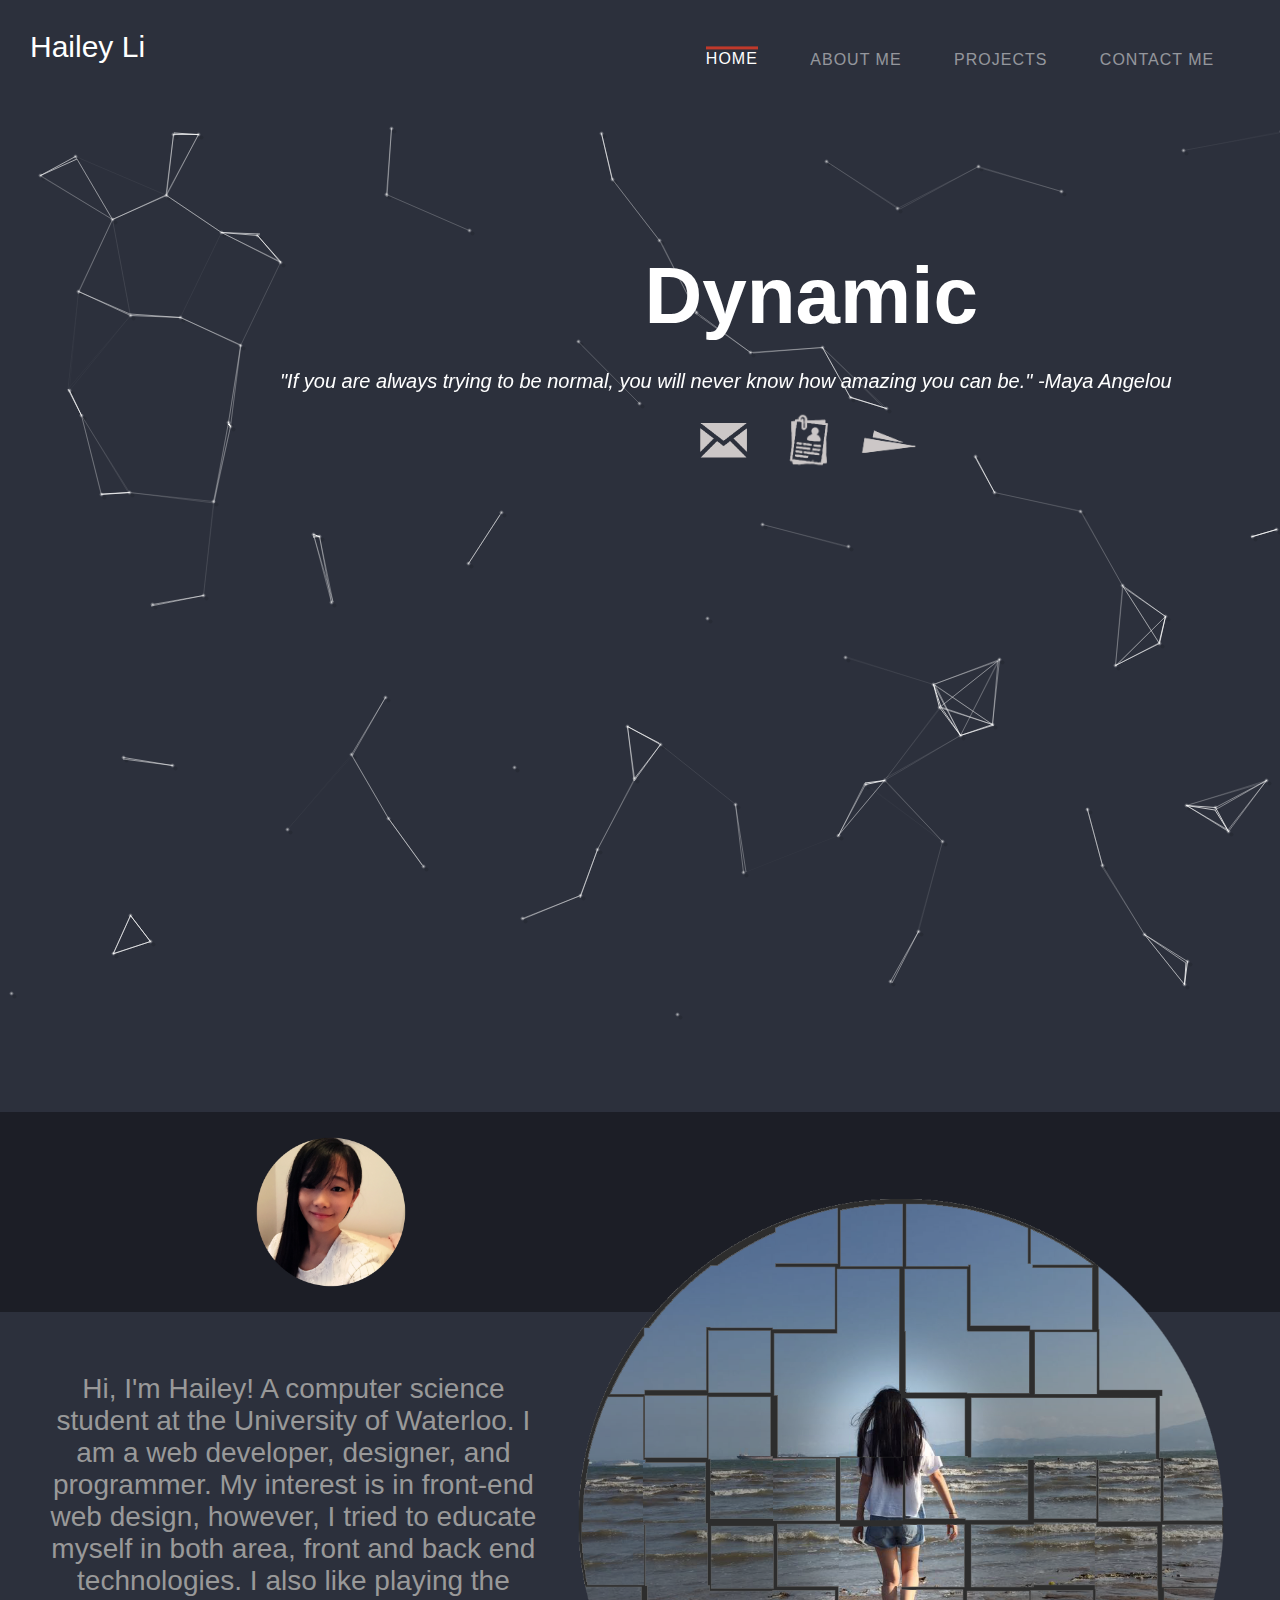
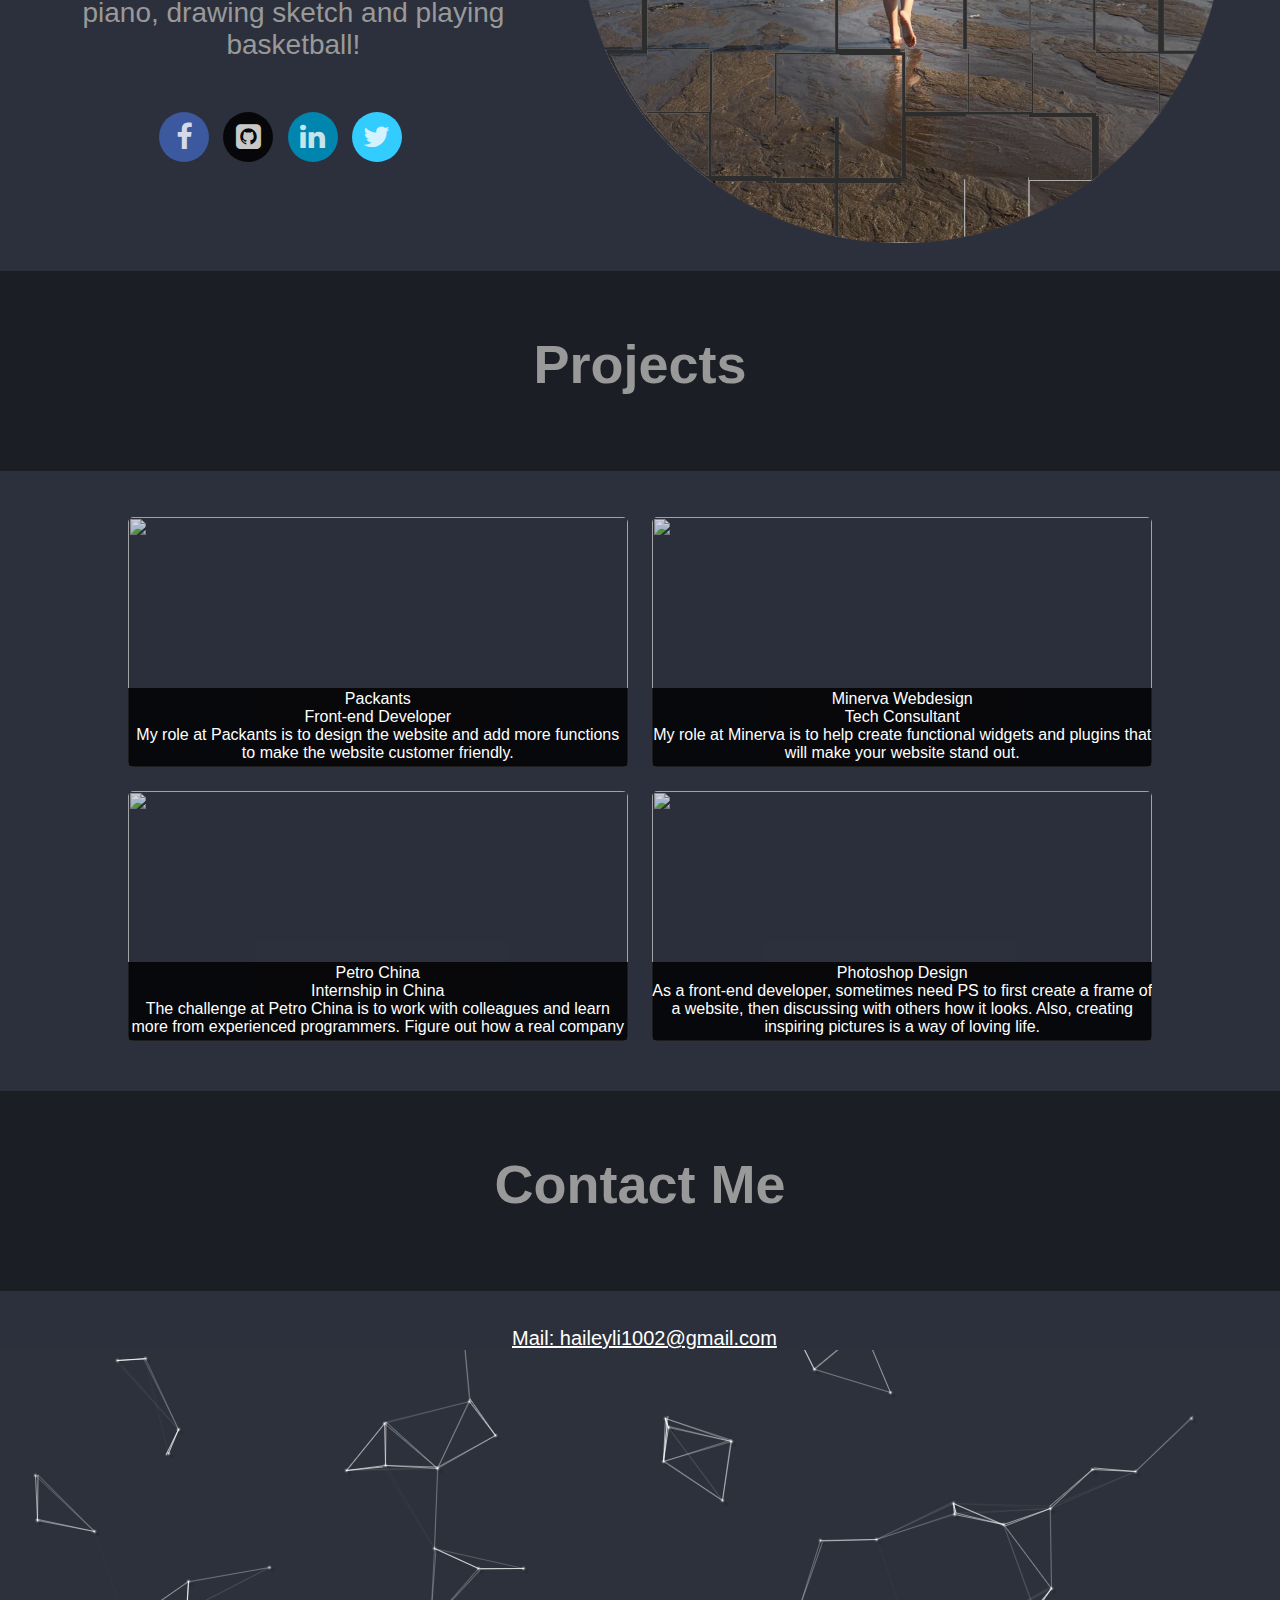
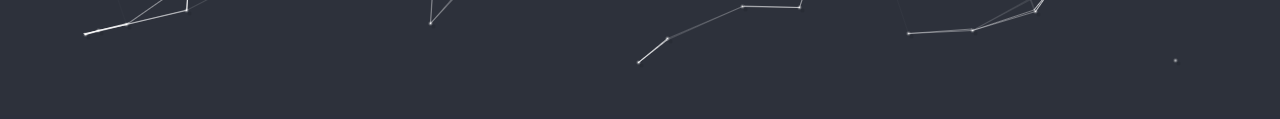
==== index.html @ 400c69ac "Rename home.html to index.html" ====
<!DOCTYPE html>
<html lang="en">
  <head>
    <meta charset="utf-8">
    <meta name="description" content="A computer science student">
    <meta name="author" content="Hailey Li">

    <title>Hailey Li</title>

    <link href="css/cover.css" rel="stylesheet">
    <script src="js/prefixfree.min.js"></script>
    <link rel='stylesheet prefetch' href='http:////netdna.bootstrapcdn.com/font-awesome/4.0.3/css/font-awesome.css'>
  </head>

  <body>

<!-- header -->

<div class="inner">
<a class="masthead">Hailey Li</a>
  <nav>
  <ul class="snip1143">
  <li class="current"><a href="#" data-hover="Home">Home</a></li>
  <li><a href="#abouthaileysection" data-hover="AboutMe">About Me</a></li>
  <li><a href="#projects" data-hover="Projects">Projects</a></li>
  <li><a href="#contact" data-hover="ContactMe">Contact Me</a></li>
  </ul>
  </nav>
  </div>



<!-- background -->

  <canvas id="derp"></canvas>
 <script src="js/index.js"></script>

<!-- Home Page -->

<div class="inner cover">
  <div id="home">
    <a id="home" class="cover-heading"> Dynamic </a>
    <p class="quote"><i>"If you are always trying to be normal, you will never know how amazing you can be." -Maya Angelou</i></p>
  </div>

  <div id="envelope">
    <a id="email-me" href="mailto:haileyli1002@gmail.com" target="_blank">
  <img class="emailicon" src="resource/emailicon.png"  >
  </a>
</div>

<div id="resume">
  <a id="myresume"  href="resume.pdf" target="_blank">
    <img class="myresume" src="resource/cvicon.png" title="My Resume"></span>
  </a>
</div>

<div id="work">
  <a id="mywork" href="http://Packants.com/" target="_blank">
  <img class="packants" src="resource/packantsicon.png" title="Web Design Work">
  </a>
</div>
</div>

<a id="abouthaileysection"></a>
<!-- About Me -->

<div id="wrap">
    <div id="first">
<img src="resource/beach3.png" class="profilepic1">
</div>
</div>


<div id="second">
<img class="profilepic2" src="resource/selfie.png">
<h1 class="introduction"> <br><br>  </h1>
   <h2 class="content"> <br>Hi, I'm Hailey! A computer science student at the University of Waterloo. I
     am a web developer, designer, and programmer. My interest is in front-end web design, however,
     I tried to educate myself in both area, front and back end technologies. I also like playing the
     piano, drawing sketch and playing basketball!
</div>

<div class="wrapper">
  <ul class="social-icons icon-circle list-unstyled list-inline">
    <li> <a href="https://www.facebook.com/xiwen.li.10"><i class="fa fa-facebook"></i></a></li>
    <li> <a href="https://github.com/HaileyLi"><i class="fa fa-github-square"></i></a></li>
    <li> <a href="https://www.linkedin.com/in/hailey-li-22375b118?trk=hp-identity-photo"><i class="fa fa-linkedin"></i></a></li>
    <li> <a href="https://twitter.com/Haileylxw"><i class="fa fa-twitter"></i></a></li>
  </ul>
</div>


<!-- my projects -->

<div>
  <h1 class="projects"> <br>Projects </h1>
</div>

<a id="projects"></a>

<div id="thumbnails">
  <a href="http://packants.com"><figure class="thumbnail">
    <img src="http://www.derekfei.com/resources/img/logo-color.png" />
    <figcaption href="http://packants.com">Packants<br>Front-end Developer<br>
      My role at Packants is to design the website and add more functions to make the website customer friendly. </figcaption>
  </figure></a>

	<a href="http://minervawebdesigns.ca/web-developer/"><figure class="thumbnail">
	  <img src="https://github.com/amytx/amysite/blob/gh-pages/websitefolder/Screen%20Shot%202016-01-10%20at%209.09.43%20PM.png?raw=true">
	  <figcaption href="http://minervawebdesigns.ca/web-developer/">Minerva Webdesign<br> Tech Consultant <br>
      My role at Minerva is to help create functional widgets and plugins that will make your website stand out. </figcaption>
	</figure></a>

	<a href="#"><figure class="thumbnail">
	  <img src="http://www.innocean.com/upload/20150313132654406.jpg" />
	  <figcaption href="#">Petro China<br>Internship in China<br>
    The challenge at Petro China is to work with colleagues and learn more from experienced programmers.
    Figure out how a real company runs.</figcaption>
	</figure></a>


  <a href="https://drive.google.com/drive/folders/0B1jjl3NiKLk_VjB2R0t2VFNLZ1E"><figure class="thumbnail">
    <img src="http://customtricks.com/wp-content/uploads/2014/11/free-photoshop-logo-themes1.png" />
    <figcaption href="https://drive.google.com/drive/folders/0B1jjl3NiKLk_VjB2R0t2VFNLZ1E">Photoshop Design<br>
    As a front-end developer, sometimes need PS to first create a frame of a website, then discussing with others
  how it looks. Also, creating inspiring pictures is a way of loving life.</figcaption>
  </figure></a>
</div>

<!-- contact me -->
  <section id="contact">

    <div>
      <h1 class="contact"> <br>Contact Me</h1>
    </div>

    <div>
      <a href="mailto:haileyli1002@gmail.com" class="emailme"> Mail: haileyli1002@gmail.com </a>
    </div>
</section>

<div>
<img src="resource/footer.png">
</div>




  </body>
</html>
---- css/cover.css ----
/*
 * Globals
 */
 
 body {
	background: #2C303C;
	font-family: 'Source Sans Pro', sans-serif;
	font-size: 100%;
	margin: 0;
	padding: 0;
}

h2 {
	text-align: center;
	color: #999; 
	margin: 0;
	padding: 5px;
	font-size: 1.8em;
	margin-bottom: 30px;
} 

.inner {
  padding: 30px;
}

a,
a:focus,
a:hover {
  color: #fff;
}

.cover-heading {
position:absolute; 
top:250px;
margin-left: 48%;
text-align:center;
color: white; 
font-family: 'Source Sans Pro', sans-serif;
font-weight: 700; 
font-size: 80px;
}

.masthead {
text-align: 10px;
float: left;
color: white;
font-family:'Source Sans Pro', sans-serif;
font-weight:500;
font-size: 30px;
}

.quote{
position:absolute; 
top:350px;
margin-left: 250px;
color: white; 
font-size: 20px;
}

.oflist {
font-family: 'Source Sans Pro', sans-serif;
}

.emailicon {
position:absolute;
top:400px;
margin-left:51%; 
width:80px; 
display:block;
}

.myresume {
position:absolute;
top:410px; 
margin-left:58.5%; 
width:60px;  
display:block;
}

.packants {
position:absolute; 
top:400px;
margin-left:64%;
width:80px;
display:block;
}

.profilepic1 {
position:absolute;
margin-left:45%;
margin-top: 0;
width:650px;
display:block;
}

.profilepic2 {
position:absolute;
margin-left:20%;
width:150px;
display:block;
}

h1.introduction {
font-family: 'Source Sans Pro', sans-serif;
font-size: 36px;
margin-left: 0;
text-align: center;
font-weight: 700;
height: 200px;
color: #999;
background: rgba(0, 0, 0, 0.36);
}

h1.projects {
font-family: 'Source Sans Pro', sans-serif;
font-size: 54px;
margin-left: 0;
text-align: center;
font-weight: 700;
width: 100%;
margin-top: 16%;
height: 200px;
color: #999;
background: rgba(0, 0, 0, 0.36);
}

.contact {
font-family: 'Source Sans Pro', sans-serif;
font-size: 54px;
margin-left: 0;
text-align: center;
font-weight: 700;
width: 100%;
height: 200px;
color: #999;
background: rgba(0, 0, 0, 0.36);
}

.content {
margin-left: 3%;
display: block;
width: 500px;
font-family: 'Source Sans Pro', sans-serif;
font-weight: 300;
font-size: 28px;
}

.twitter {
position:absolute;
display:block;
width: 40px;
margin-left: 150px;
}

.linkin {
position:absolute;
display:block;
width: 50px;
margin-left: 50px;
}

.facebook {
position:absolute;
display:block;
width: 45px;
margin-left: 180px;
}

.wrapper {
position:absolute;
display:block;
margin-left: 12%;
} 

.emailme {
margin-left: 40%;
font-size: 20px;
font-family: 'Source Sans Pro', sans-serif;
}

/* contact icons */

.list-unstyled {
	padding-left: 0;
	list-style: none;
}
.list-inline li {
	display: inline-block;
	padding-right: 5px;
	padding-left: 5px;
	margin-bottom: 10px;
}
/*---- Genral classes end -------*/

/*Change icons size here*/
.social-icons .fa {
	font-size: 1.8em;
}
/*Change icons circle size and color here*/
.social-icons .fa {
	width: 50px;
	height: 50px;
	line-height: 50px;
	text-align: center;
	color: #FFF;
	color: rgba(255, 255, 255, 0.8);
	-webkit-transition: all 0.3s ease-in-out;
	-moz-transition: all 0.3s ease-in-out;
	-ms-transition: all 0.3s ease-in-out;
	-o-transition: all 0.3s ease-in-out;
	transition: all 0.3s ease-in-out;
}

.social-icons.icon-circle .fa{ 
	border-radius: 50%;
}
.social-icons.icon-rounded .fa{
	border-radius:5px;
}
.social-icons.icon-flat .fa{
	border-radius: 0;
}

.social-icons .fa:hover, .social-icons .fa:active {
	color: #FFF;
	-webkit-box-shadow: 1px 1px 3px #333;
	-moz-box-shadow: 1px 1px 3px #333;
	box-shadow: 1px 1px 3px #333; 
}
.social-icons.icon-zoom .fa:hover, .social-icons.icon-zoom .fa:active { 
 	-webkit-transform: scale(1.1);
	-moz-transform: scale(1.1);
	-ms-transform: scale(1.1);
	-o-transform: scale(1.1);
	transform: scale(1.1); 
}
.social-icons.icon-rotate .fa:hover, .social-icons.icon-rotate .fa:active { 
	-webkit-transform: scale(1.1) rotate(360deg);
	-moz-transform: scale(1.1) rotate(360deg);
	-ms-transform: scale(1.1) rotate(360deg);
	-o-transform: scale(1.1) rotate(360deg);
	transform: scale(1.1) rotate(360deg);
}
 

.social-icons .fa-facebook,.social-icons .fa-facebook-square{background-color:#3C599F;}  
.social-icons .fa-github,.social-icons .fa-github-alt,.social-icons .fa-github-square{background-color:#070709;} 
.social-icons .fa-linkedin,.social-icons .fa-linkedin-square{background-color:#0085AE;} 
.social-icons .fa-twitter,.social-icons .fa-twitter-square{background-color:#32CCFE;} 
 

/* headlist */

@import url(https://fonts.googleapis.com/css?family=Raleway:400,500);
.snip1143 {
  font-family: 'Raleway', Arial, sans-serif;
  text-align: center;
  margin-left: 600px;
  text-transform: uppercase;
  font-weight: 500;
}
.snip1143 * {
  box-sizing: border-box;
  -webkit-transition: all 0.35s ease;
  transition: all 0.35s ease;
}
.snip1143 li {
  display: inline-block;
  list-style: outside none none;
  margin: 0 1.5em;
  overflow: hidden;
}
.snip1143 a {
  padding: 0.3em 0;
  color: rgba(255, 255, 255, 0.5);
  position: relative;
  display: inline-block;
  letter-spacing: 1px;
  margin: 0;
  text-decoration: none;
}
.snip1143 a:before,
.snip1143 a:after {
  position: absolute;
  -webkit-transition: all 0.35s ease;
  transition: all 0.35s ease;
}
.snip1143 a:before {
  top: 100%;
  display: block;
  height: 3px;
  width: 100%;
  content: "";
  background-color: #c0392b;
}
.snip1143 a:after {
  padding: 0.3em 0;
  position: absolute;
  top: 100%;
  left: 0;
  content: attr(data-hover);
  color: white;
  white-space: nowrap;
}
.snip1143 li:hover a,
.snip1143 .current a {
  transform: translateY(-100%);
}

/* projects */

#thumbnails {
  text-align: center;
  margin-left: 0;
}

.thumbnail {
  display: inline-block;
  margin: 10px; padding: 0px;
  position: relative;
  border-radius: 5px;
  width: 500px; height: 250px;
  overflow: hidden;
}

.thumbnail img {
  border-radius: 5px;
  opacity: 0.8;
  transition: opacity 0.2s linear 0s;
  width: 500px; height: 250px;
}

.thumbnail figcaption {
  display: inline-block;
  padding: 2px 0px;
  position: absolute; left: 0px; bottom: 0px;
  background: rgba(0, 0, 0, 0.82);
  text-decoration: none;
  text-align: center;
  width: 100%;
  height: 30%;
  transition: all 0.2s ease-in-out;
}

.thumbnail:hover img {
  opacity: 6.0;
}

.thumbnail:hover figcaption {
  bottom: -100px;
}
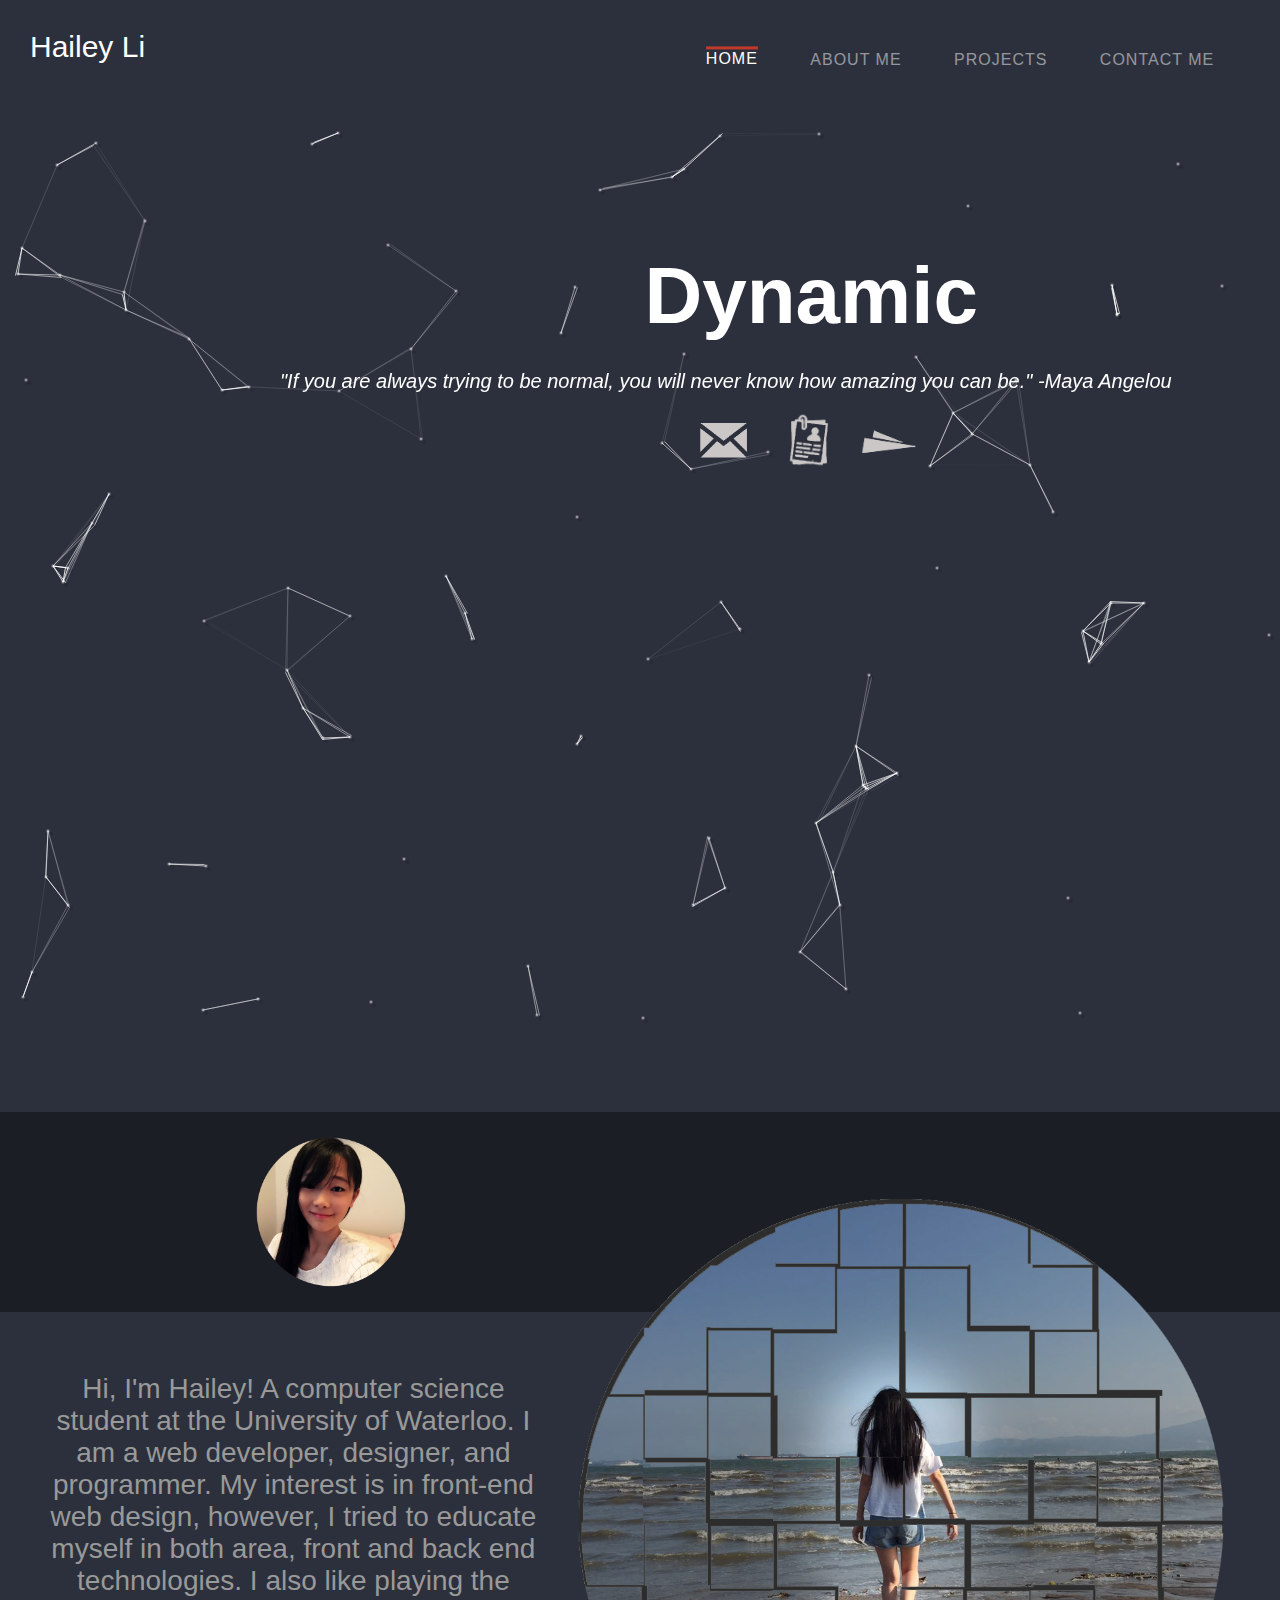
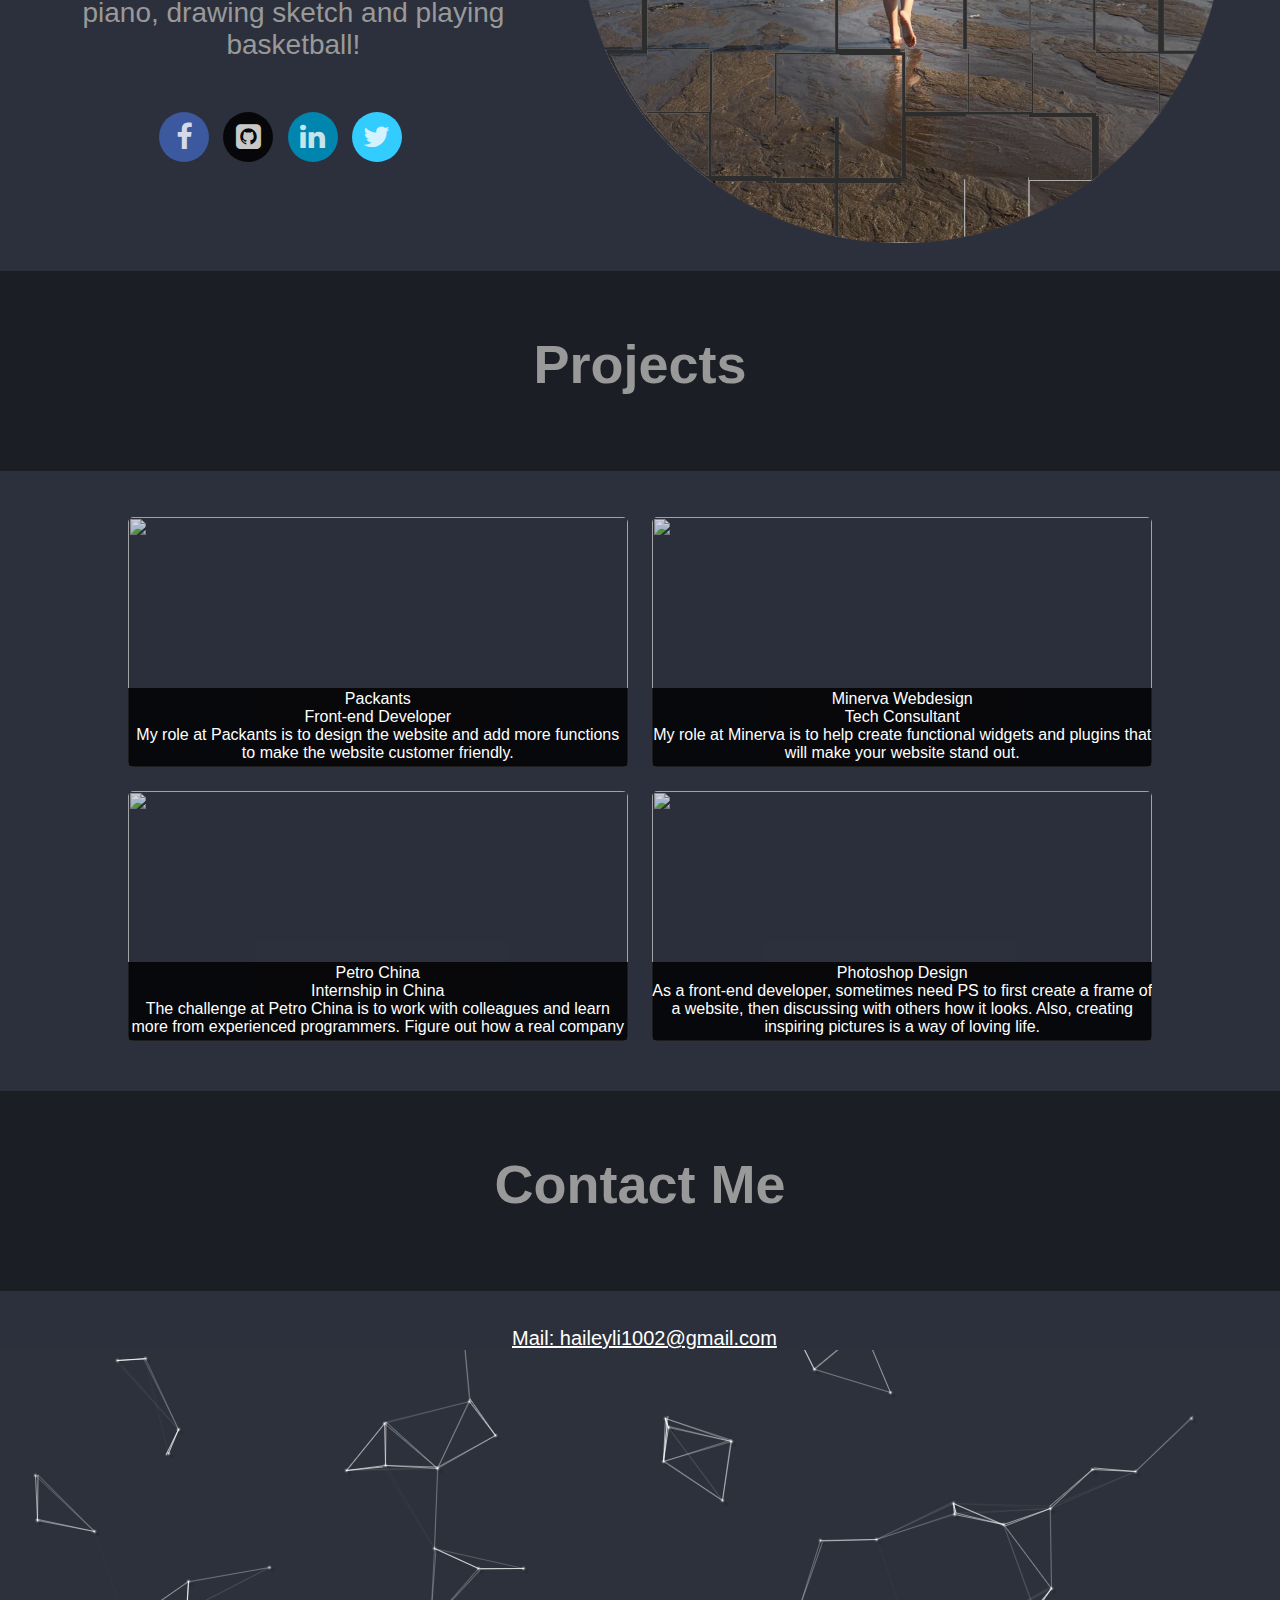
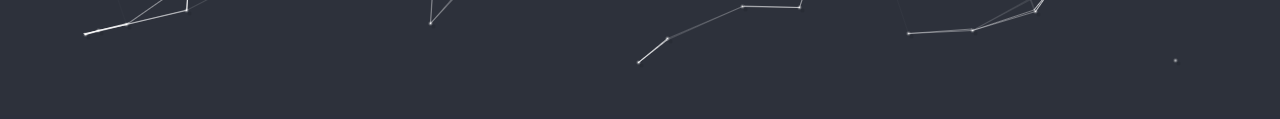
==== commit 4ecd62f2: "Update index.html" ====
--- a/index.html
+++ b/index.html
@@ -120,7 +120,7 @@
 	</figure></a>
 
 
-  <a href="https://drive.google.com/drive/folders/0B1jjl3NiKLk_VjB2R0t2VFNLZ1E"><figure class="thumbnail">
+  <a href="https://drive.google.com/folderview?id=0B1jjl3NiKLk_VjB2R0t2VFNLZ1E&usp=sharing"><figure class="thumbnail">
     <img src="http://customtricks.com/wp-content/uploads/2014/11/free-photoshop-logo-themes1.png" />
     <figcaption href="https://drive.google.com/drive/folders/0B1jjl3NiKLk_VjB2R0t2VFNLZ1E">Photoshop Design<br>
     As a front-end developer, sometimes need PS to first create a frame of a website, then discussing with others
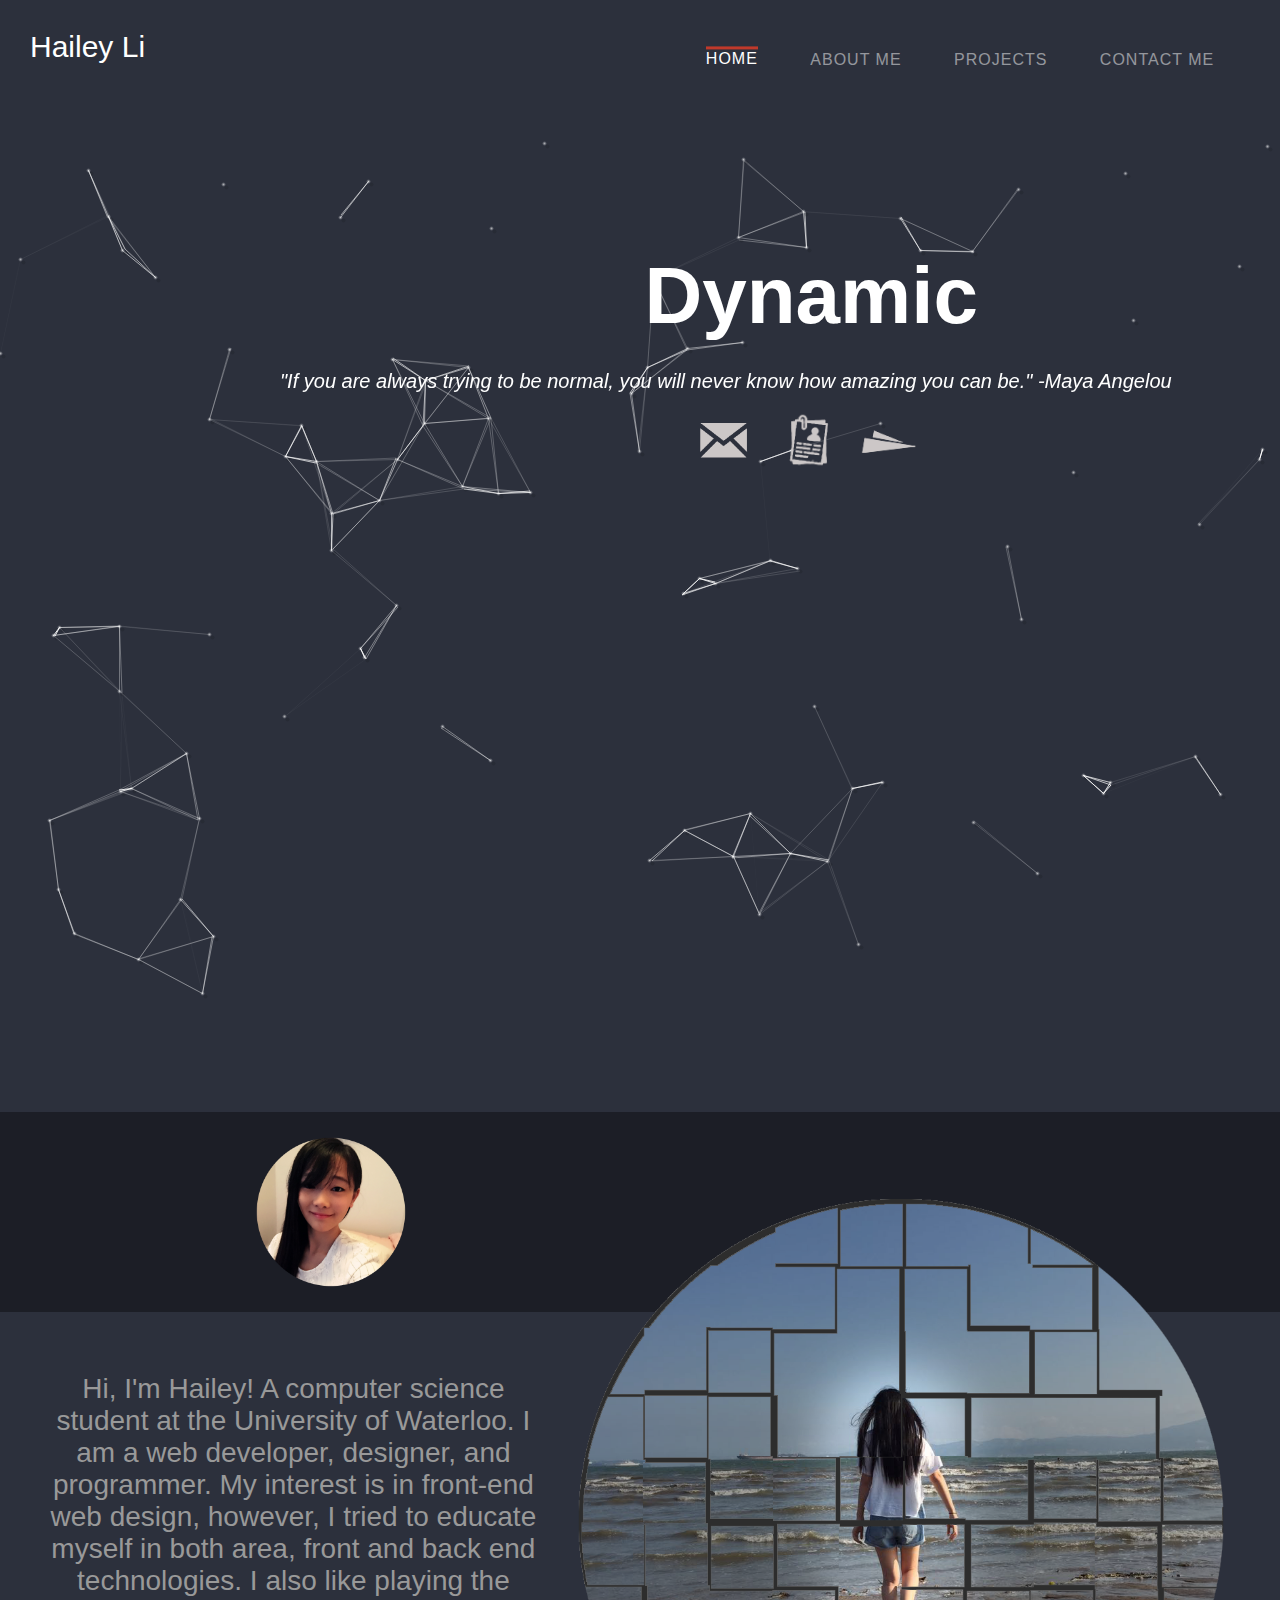
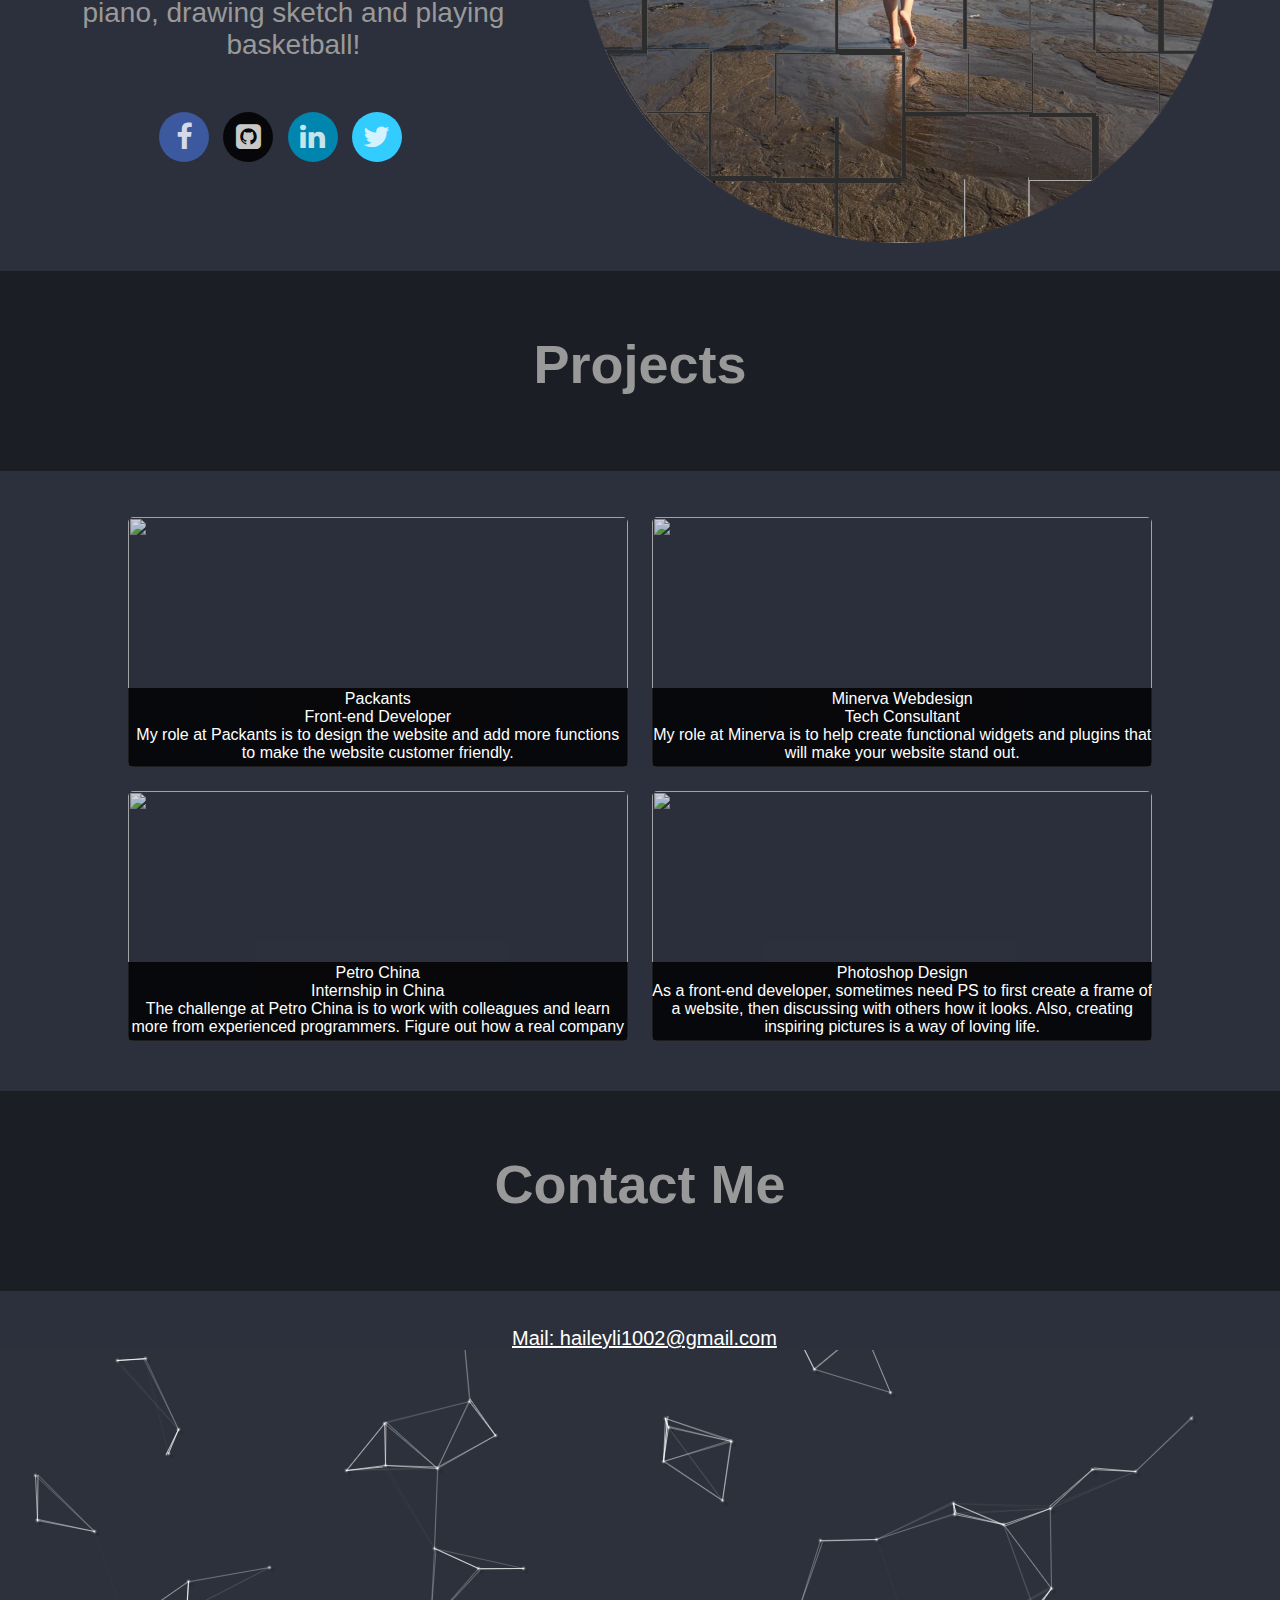
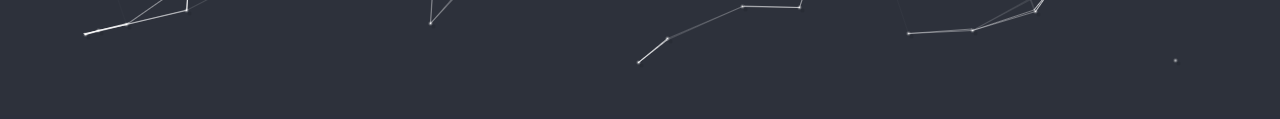
==== commit f079177b: "Update index.html" ====
--- a/index.html
+++ b/index.html
@@ -50,7 +50,7 @@
 </div>
 
 <div id="resume">
-  <a id="myresume"  href="resume.pdf" target="_blank">
+  <a id="myresume"  href="resource/Resume.pdf" target="_blank">
     <img class="myresume" src="resource/cvicon.png" title="My Resume"></span>
   </a>
 </div>
@@ -62,7 +62,7 @@
 </div>
 </div>
 
-<a id="abouthaileysection"></a>
+<a id="hailey"></a>
 <!-- About Me -->
 
 <div id="wrap">
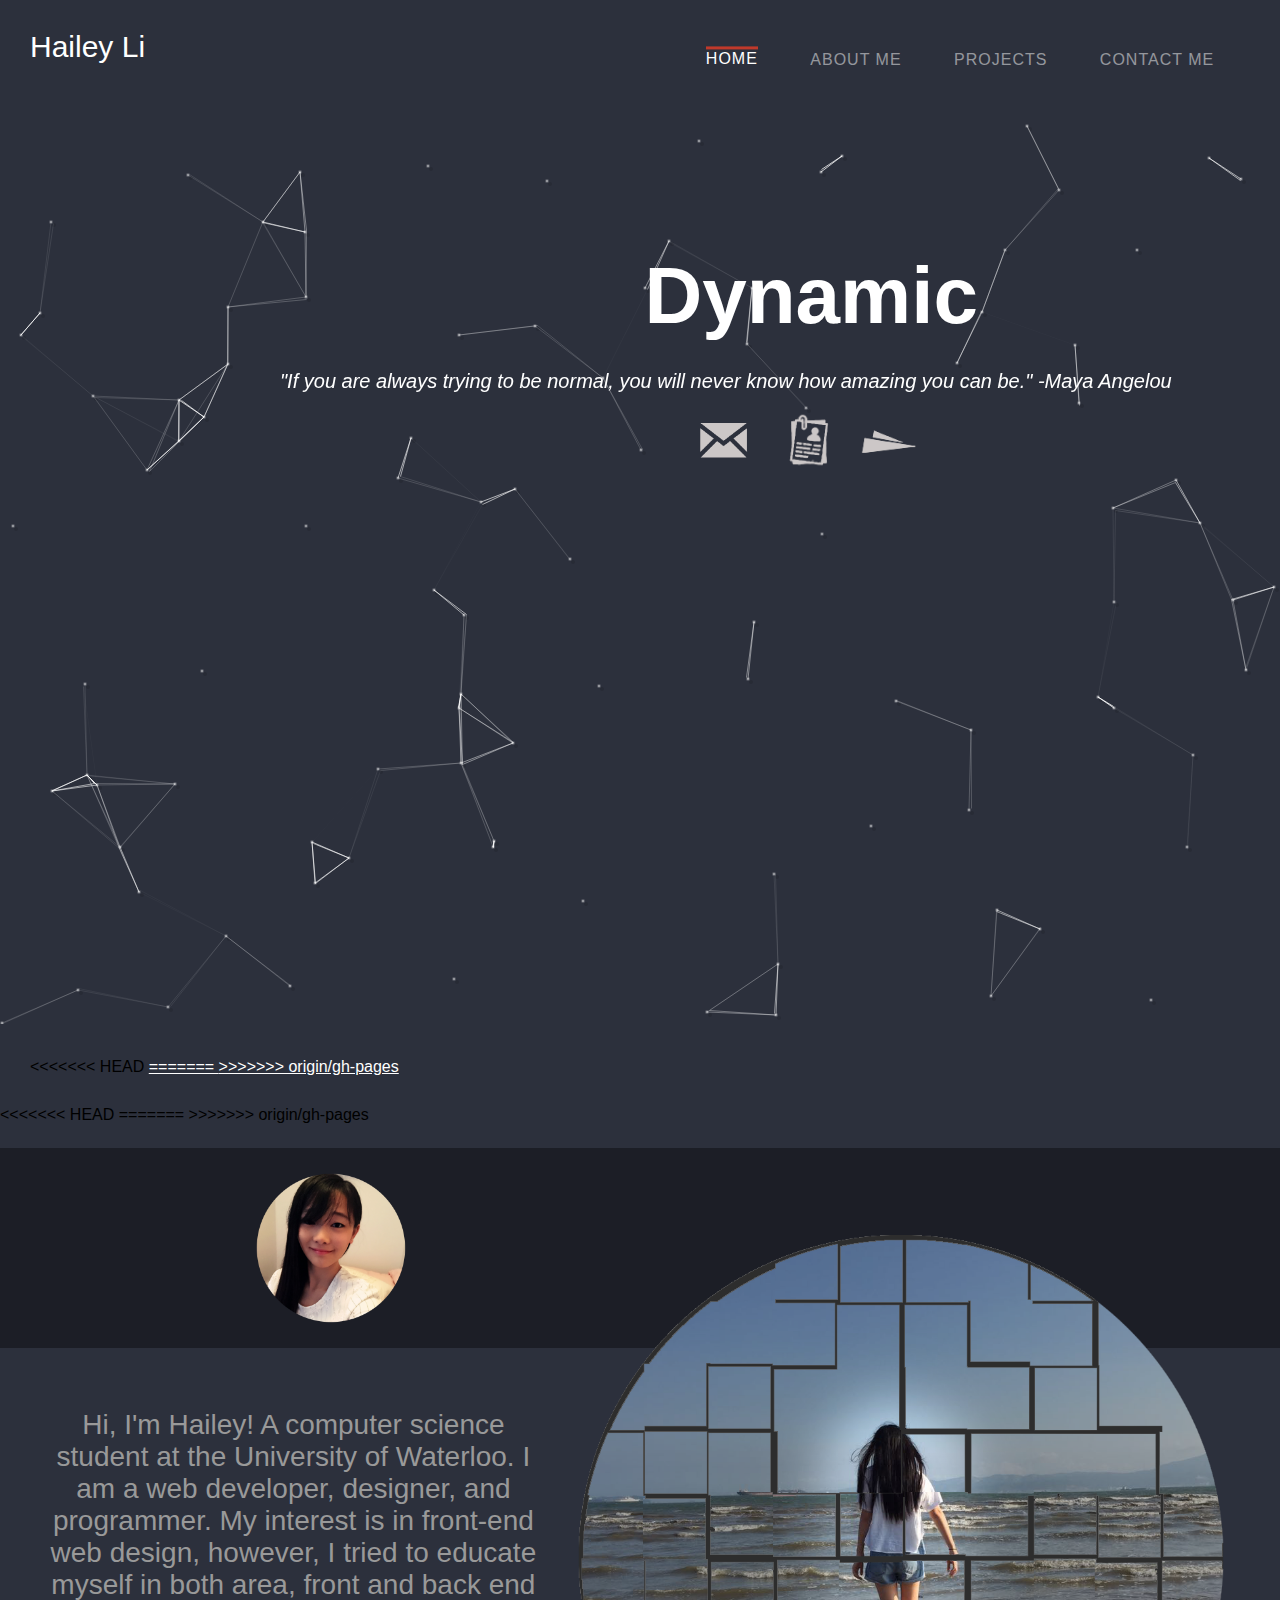
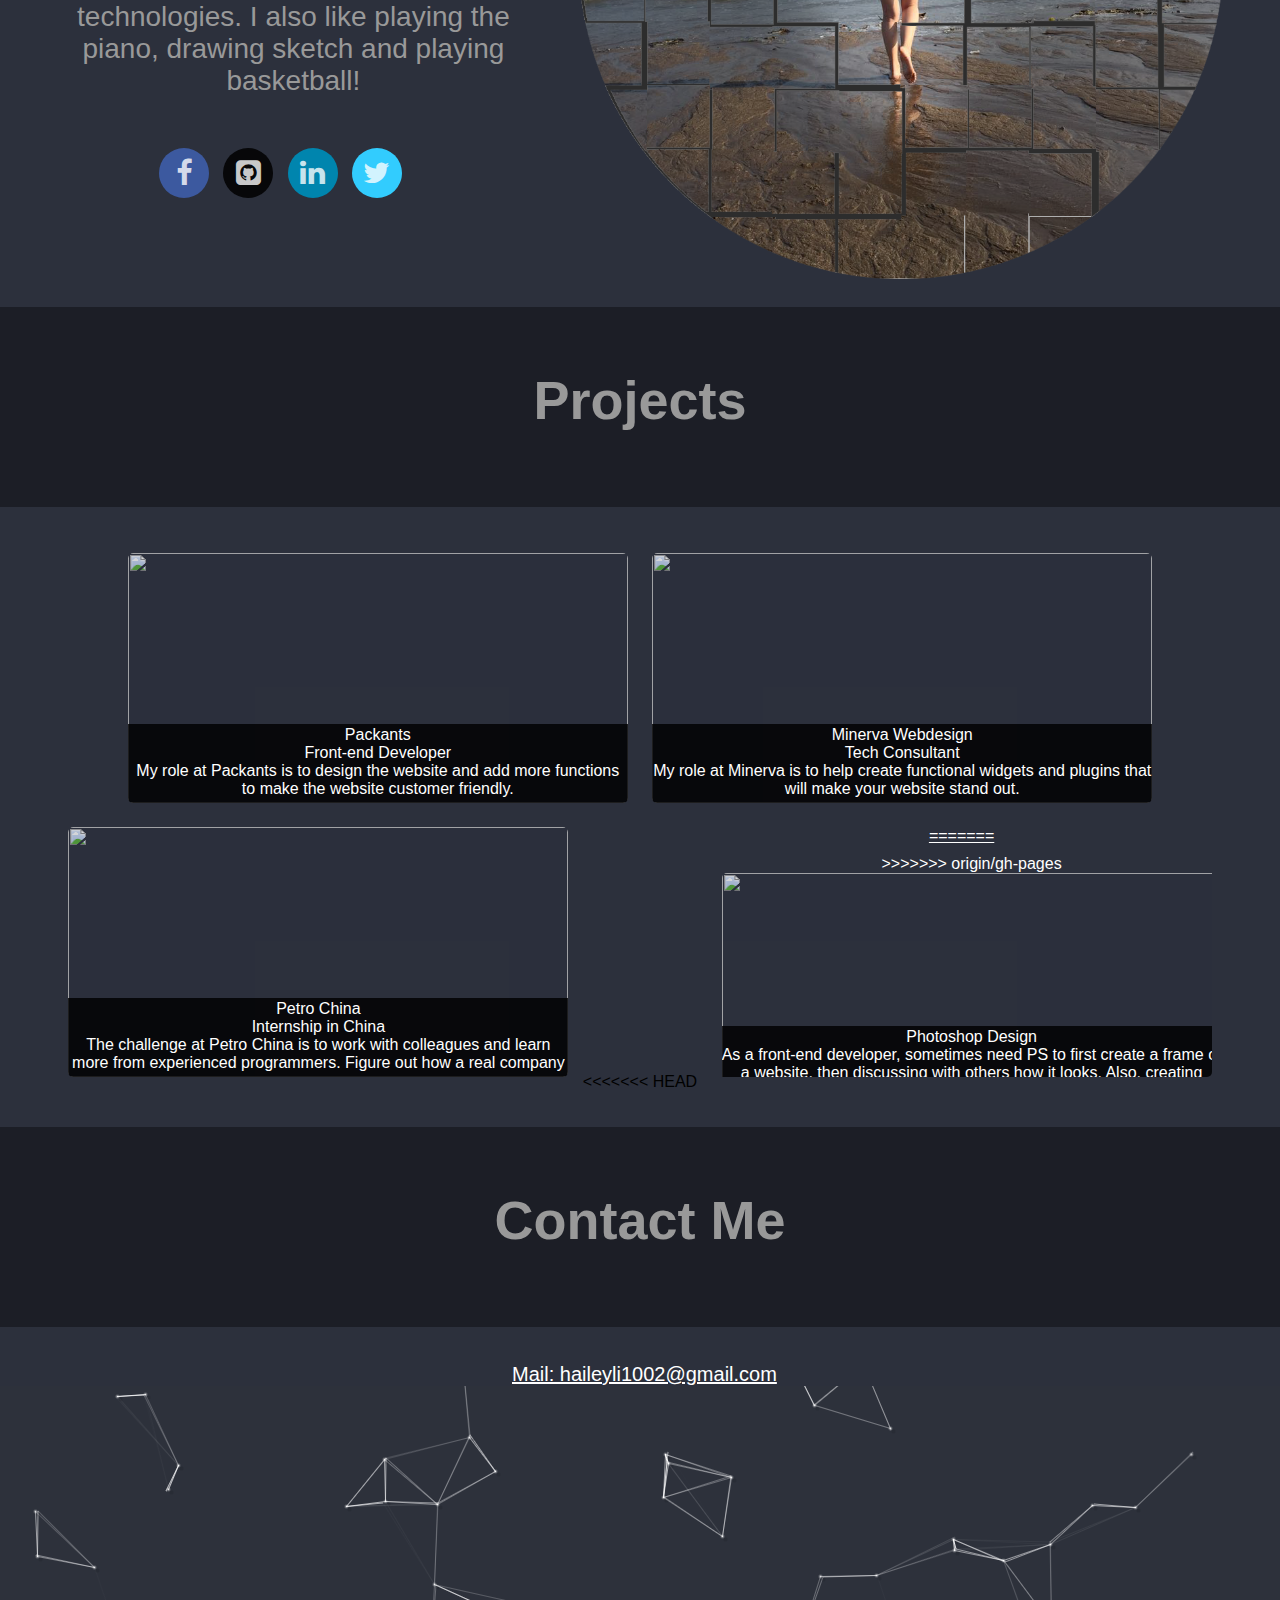
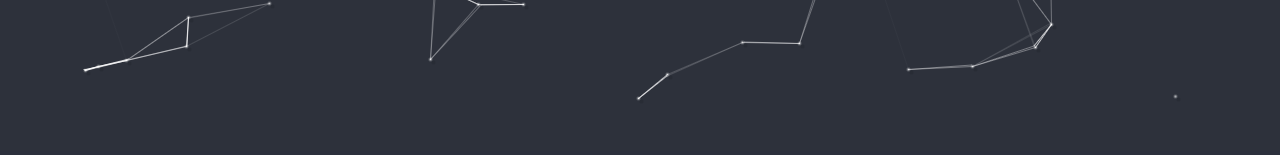
==== commit 857985d8: "Update index.html" ====
--- a/index.html
+++ b/index.html
@@ -21,7 +21,7 @@
   <nav>
   <ul class="snip1143">
   <li class="current"><a href="#" data-hover="Home">Home</a></li>
-  <li><a href="#abouthaileysection" data-hover="AboutMe">About Me</a></li>
+  <li><a href="#hailey" data-hover="AboutMe">About Me</a></li>
   <li><a href="#projects" data-hover="Projects">Projects</a></li>
   <li><a href="#contact" data-hover="ContactMe">Contact Me</a></li>
   </ul>
@@ -50,7 +50,11 @@
 </div>
 
 <div id="resume">
+<<<<<<< HEAD
+  <a id="myresume"  href="resume.pdf" target="_blank">
+=======
   <a id="myresume"  href="resource/Resume.pdf" target="_blank">
+>>>>>>> origin/gh-pages
     <img class="myresume" src="resource/cvicon.png" title="My Resume"></span>
   </a>
 </div>
@@ -62,7 +66,11 @@
 </div>
 </div>
 
+<<<<<<< HEAD
+<a id="abouthaileysection"></a>
+=======
 <a id="hailey"></a>
+>>>>>>> origin/gh-pages
 <!-- About Me -->
 
 <div id="wrap">
@@ -120,7 +128,11 @@
 	</figure></a>
 
 
+<<<<<<< HEAD
+  <a href="https://drive.google.com/drive/folders/0B1jjl3NiKLk_VjB2R0t2VFNLZ1E"><figure class="thumbnail">
+=======
   <a href="https://drive.google.com/folderview?id=0B1jjl3NiKLk_VjB2R0t2VFNLZ1E&usp=sharing"><figure class="thumbnail">
+>>>>>>> origin/gh-pages
     <img src="http://customtricks.com/wp-content/uploads/2014/11/free-photoshop-logo-themes1.png" />
     <figcaption href="https://drive.google.com/drive/folders/0B1jjl3NiKLk_VjB2R0t2VFNLZ1E">Photoshop Design<br>
     As a front-end developer, sometimes need PS to first create a frame of a website, then discussing with others
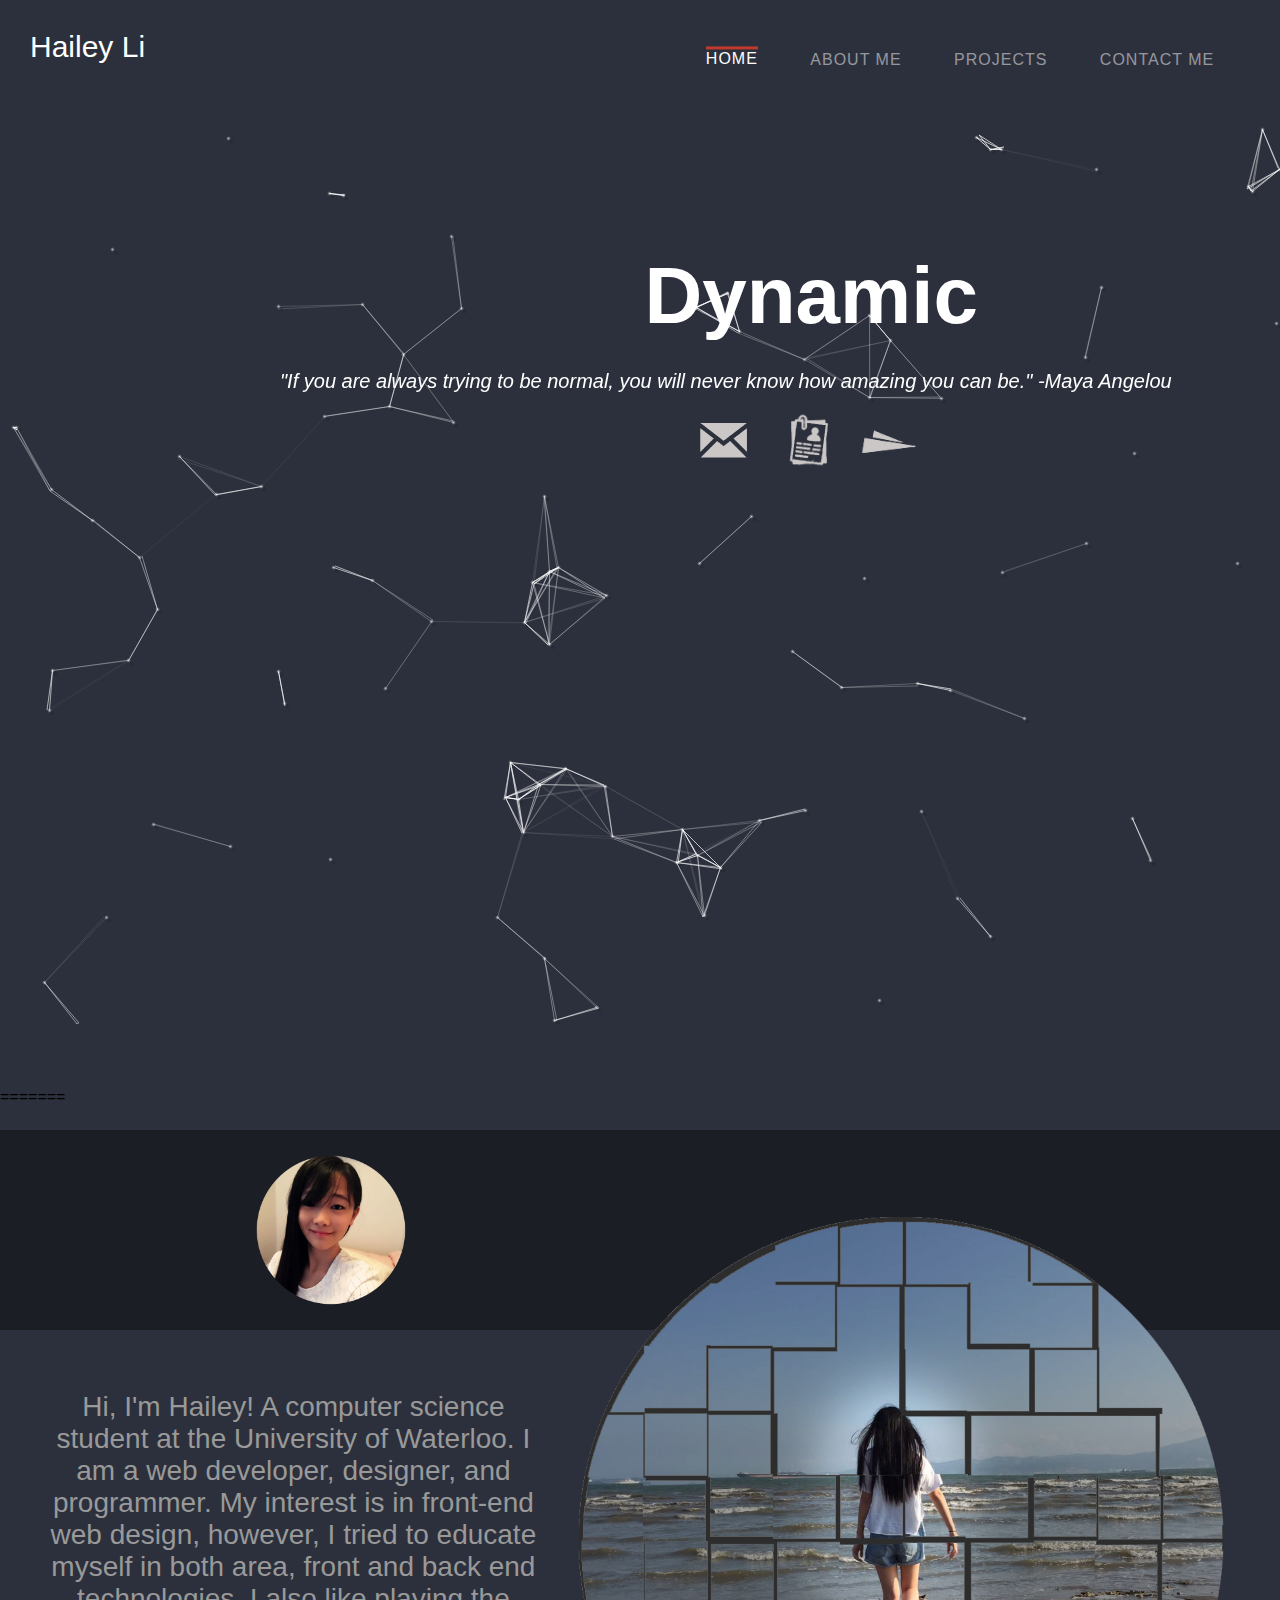
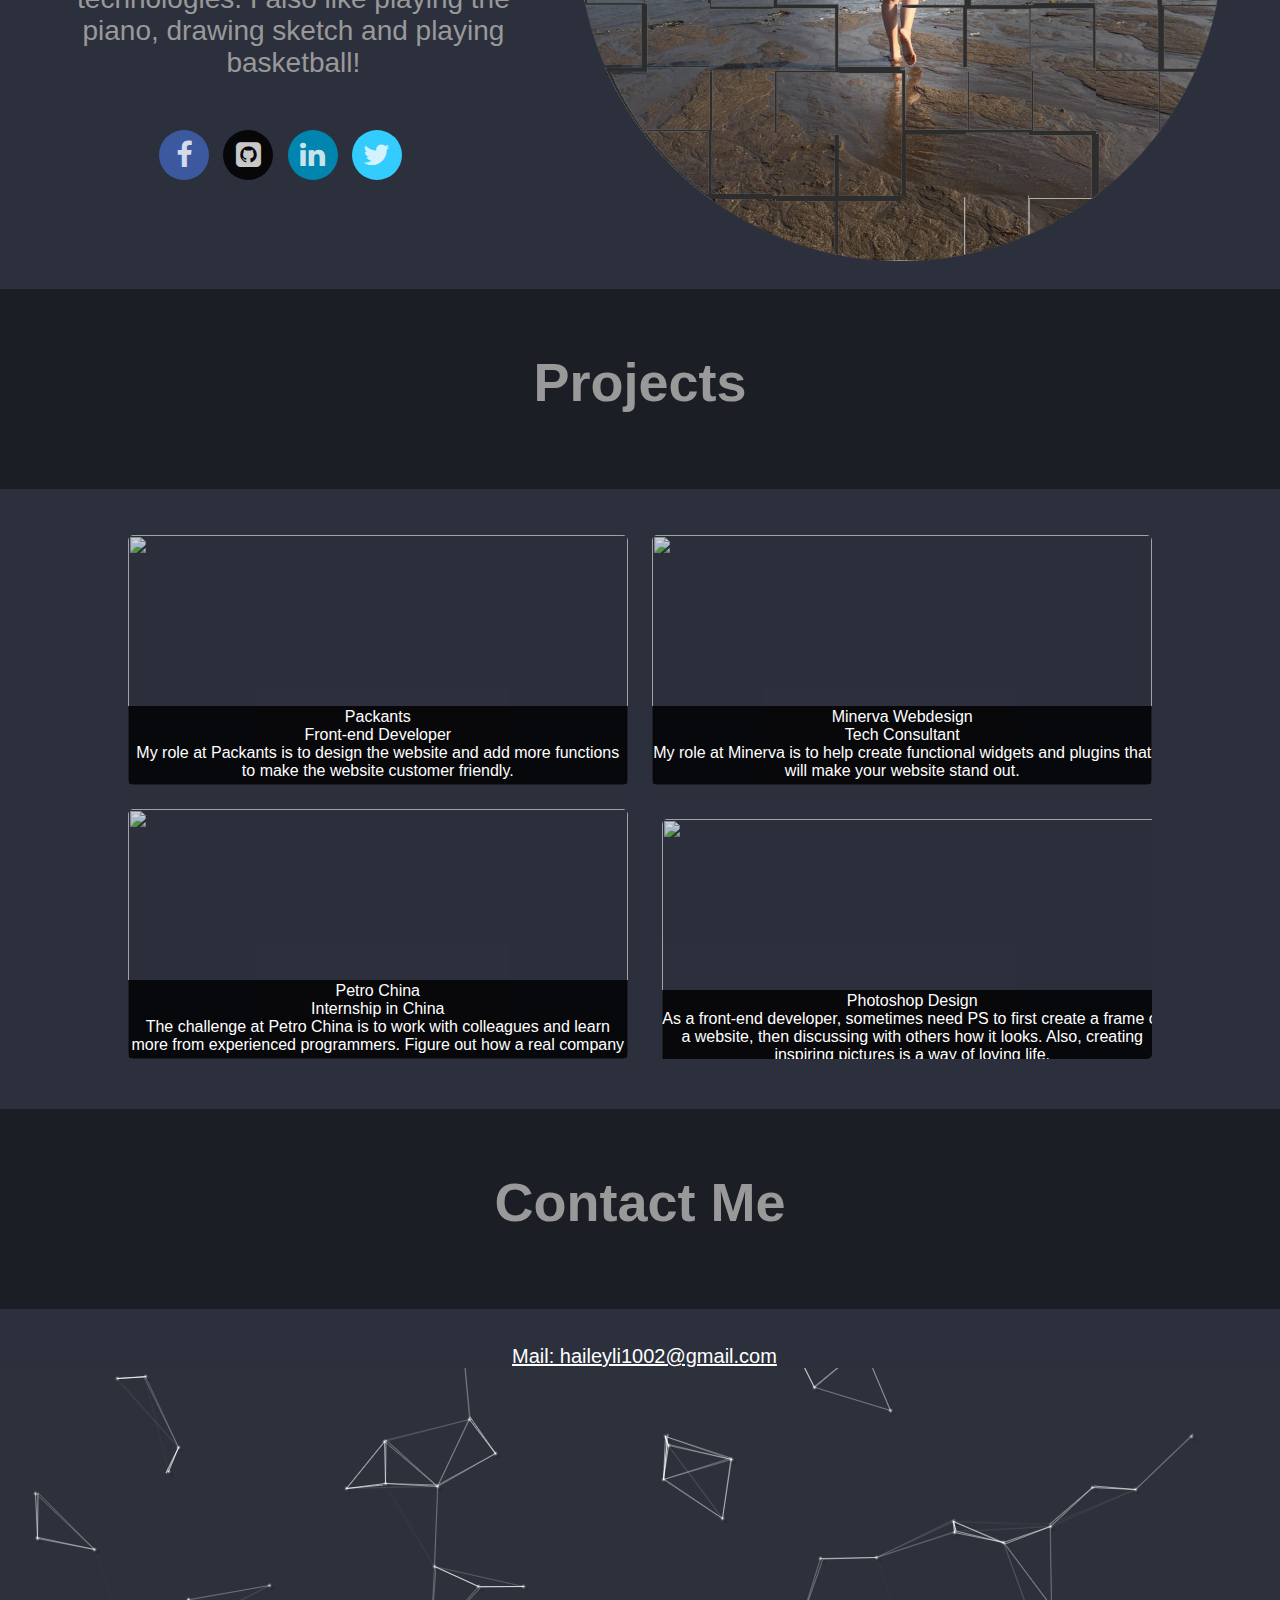
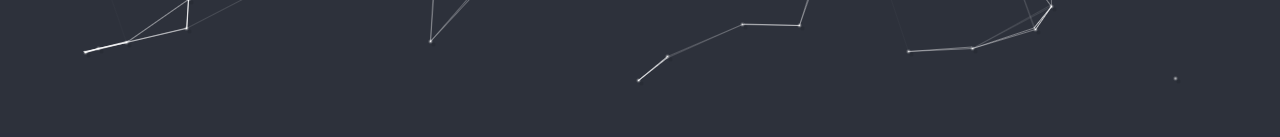
==== commit 3fcc279e: "Update index.html" ====
--- a/index.html
+++ b/index.html
@@ -50,11 +50,8 @@
 </div>
 
 <div id="resume">
-<<<<<<< HEAD
   <a id="myresume"  href="resume.pdf" target="_blank">
-=======
   <a id="myresume"  href="resource/Resume.pdf" target="_blank">
->>>>>>> origin/gh-pages
     <img class="myresume" src="resource/cvicon.png" title="My Resume"></span>
   </a>
 </div>
@@ -66,11 +63,9 @@
 </div>
 </div>
 
-<<<<<<< HEAD
 <a id="abouthaileysection"></a>
 =======
 <a id="hailey"></a>
->>>>>>> origin/gh-pages
 <!-- About Me -->
 
 <div id="wrap">
@@ -128,11 +123,8 @@
 	</figure></a>
 
 
-<<<<<<< HEAD
   <a href="https://drive.google.com/drive/folders/0B1jjl3NiKLk_VjB2R0t2VFNLZ1E"><figure class="thumbnail">
-=======
   <a href="https://drive.google.com/folderview?id=0B1jjl3NiKLk_VjB2R0t2VFNLZ1E&usp=sharing"><figure class="thumbnail">
->>>>>>> origin/gh-pages
     <img src="http://customtricks.com/wp-content/uploads/2014/11/free-photoshop-logo-themes1.png" />
     <figcaption href="https://drive.google.com/drive/folders/0B1jjl3NiKLk_VjB2R0t2VFNLZ1E">Photoshop Design<br>
     As a front-end developer, sometimes need PS to first create a frame of a website, then discussing with others
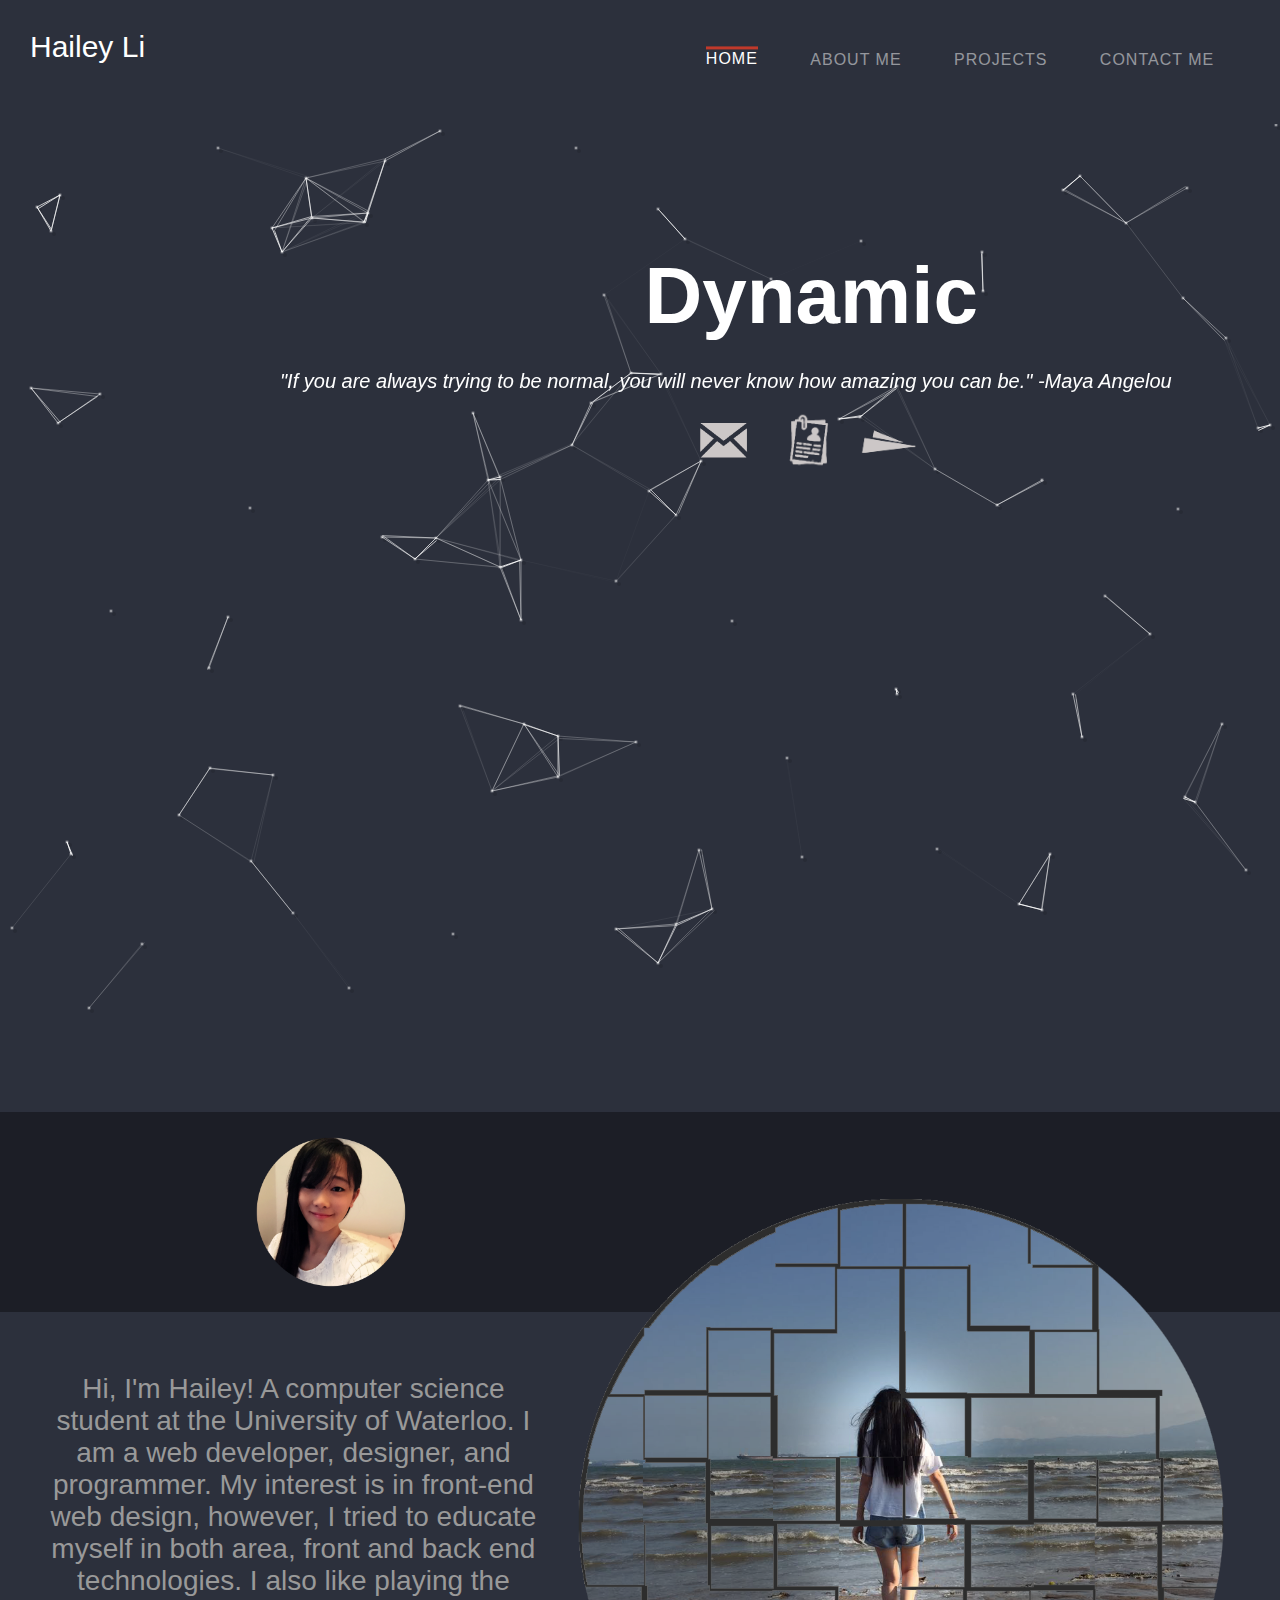
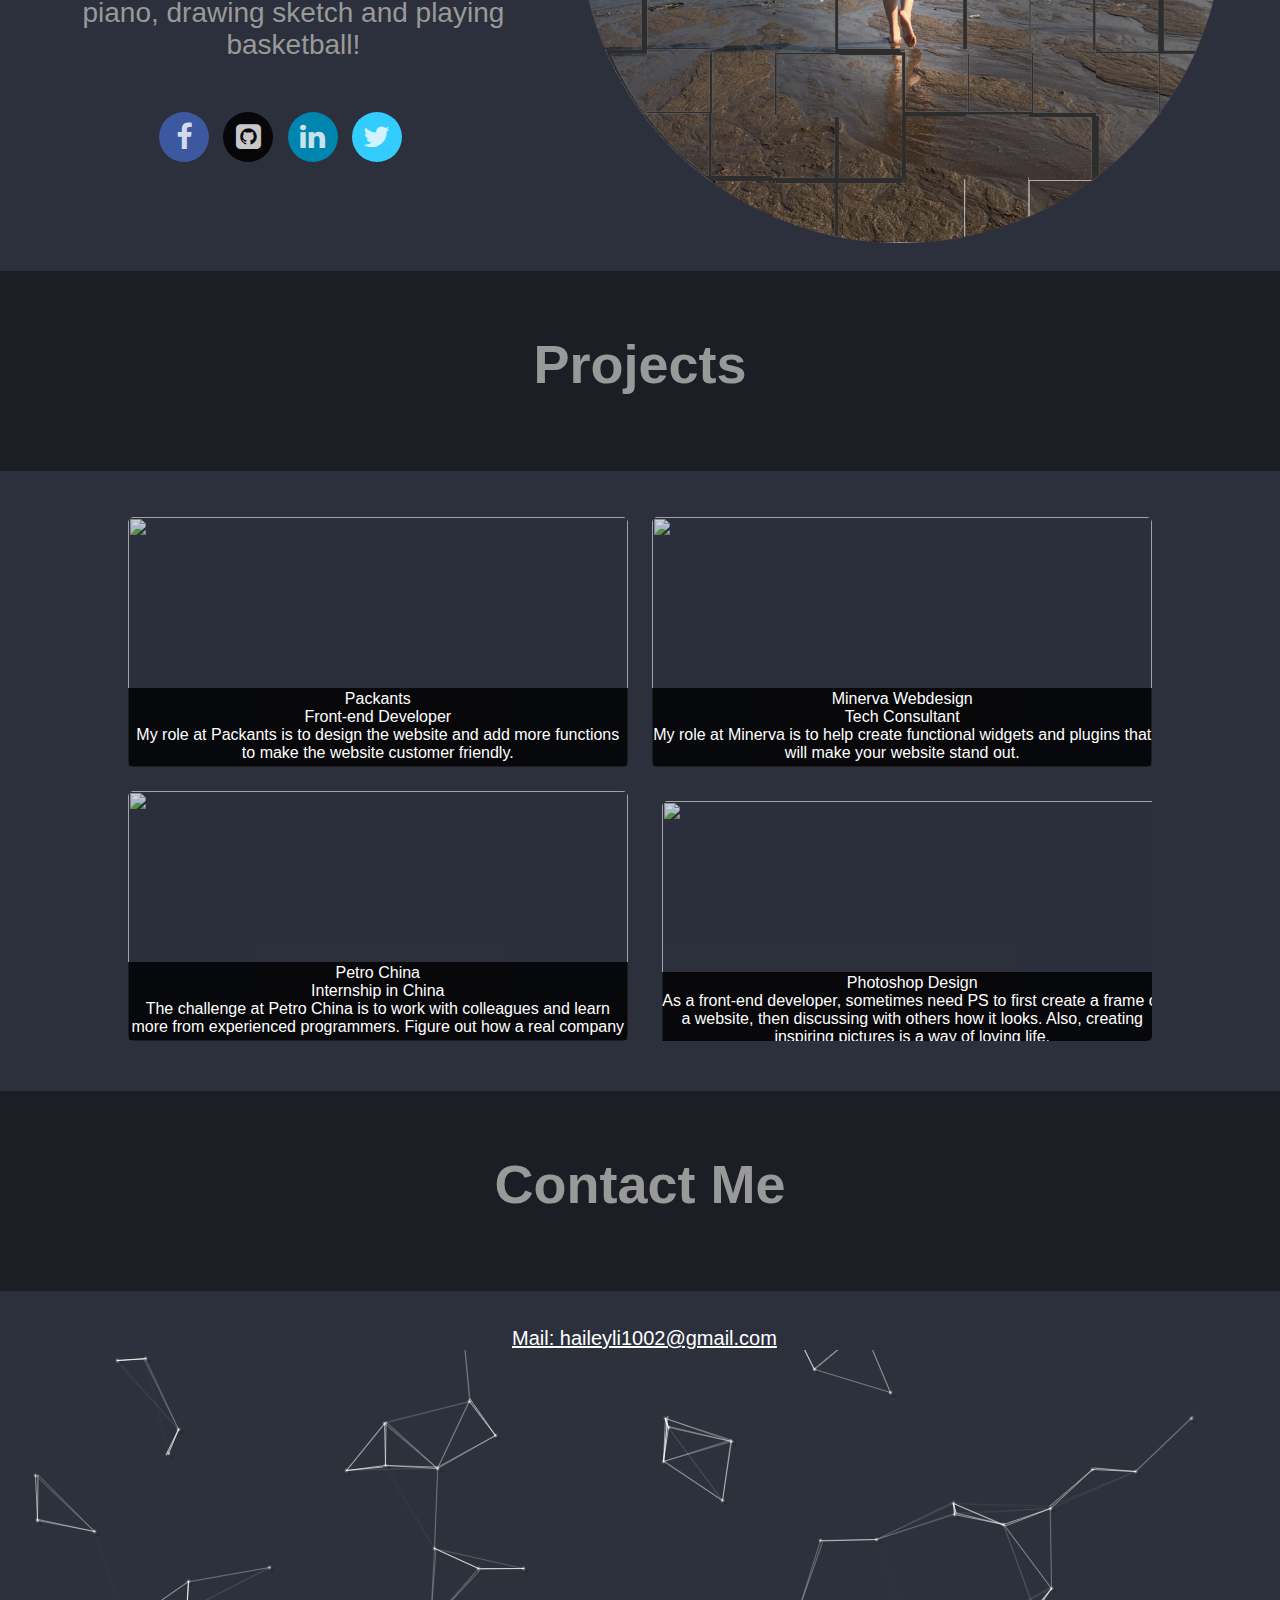
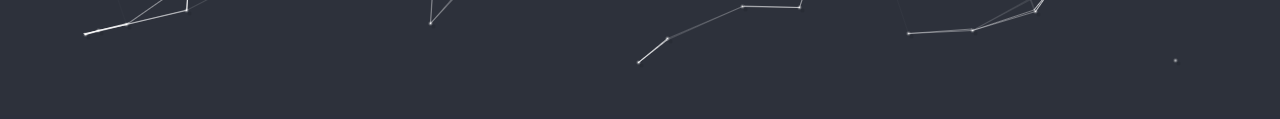
==== commit 527721de: "Update index.html" ====
--- a/index.html
+++ b/index.html
@@ -63,8 +63,7 @@
 </div>
 </div>
 
-<a id="abouthaileysection"></a>
-=======
+<a id="hailey"></a>
 <a id="hailey"></a>
 <!-- About Me -->
 
@@ -117,7 +116,7 @@
 
 	<a href="#"><figure class="thumbnail">
 	  <img src="http://www.innocean.com/upload/20150313132654406.jpg" />
-	  <figcaption href="#">Petro China<br>Internship in China<br>
+	  <figcaption href="https://drive.google.com/file/d/0B1jjl3NiKLk_MjRJblEyTFlqQ3M/view?usp=sharing">Petro China<br>Internship in China<br>
     The challenge at Petro China is to work with colleagues and learn more from experienced programmers.
     Figure out how a real company runs.</figcaption>
 	</figure></a>
